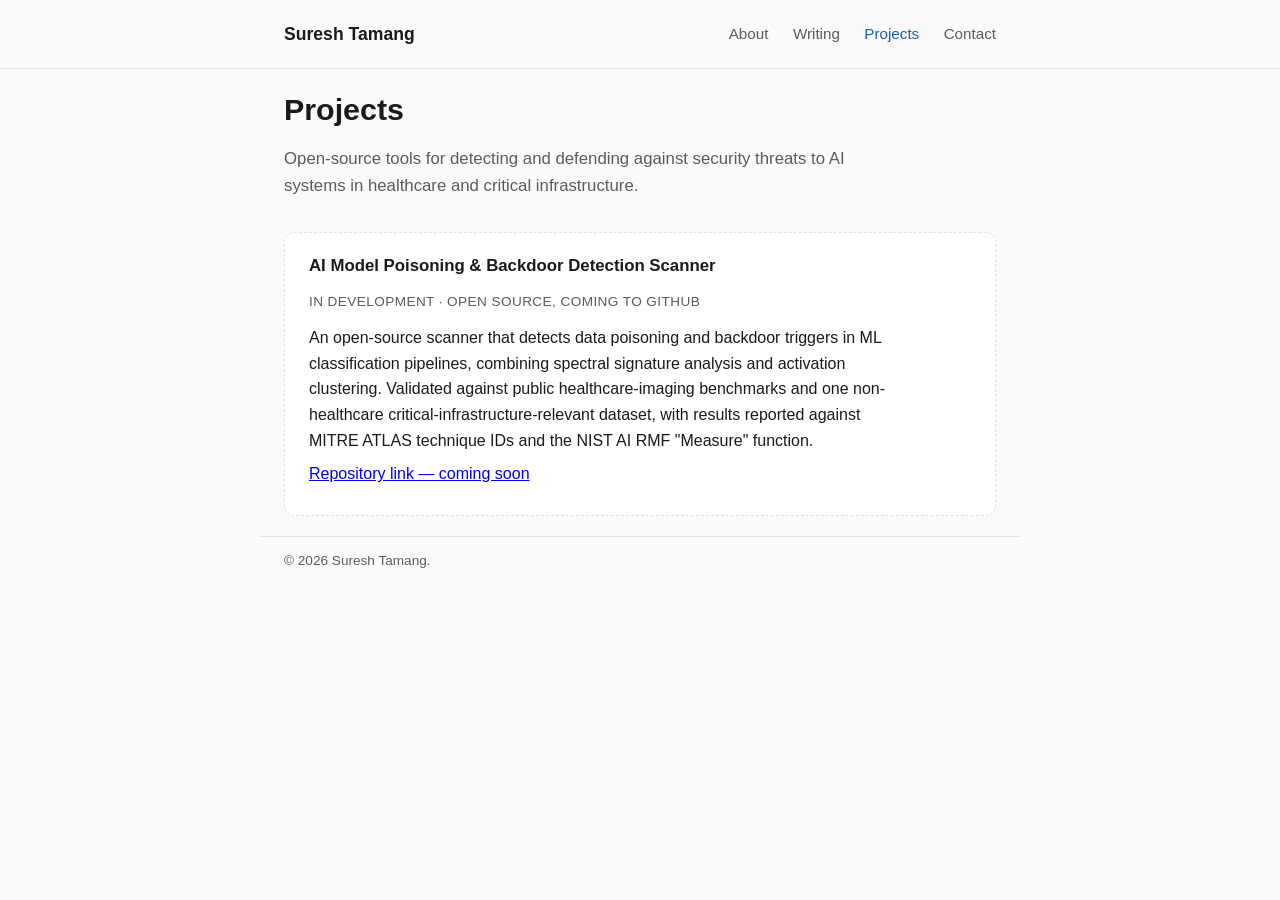
==== projects.html @ 38d63cb9 "Initial site: About, Writing, Projects" ====
<!DOCTYPE html>
<html lang="en">
<head>
<meta charset="UTF-8">
<meta name="viewport" content="width=device-width, initial-scale=1.0">
<title>Projects — Suresh Tamang</title>
<link rel="stylesheet" href="style.css">
</head>
<body>
<header class="site-header">
  <div class="wrap">
    <a class="brand" href="index.html">Suresh Tamang</a>
    <nav>
      <a href="index.html">About</a>
      <a href="writing.html">Writing</a>
      <a href="projects.html" class="active">Projects</a>
      <a href="index.html#contact">Contact</a>
    </nav>
  </div>
</header>

<main class="wrap">
  <h1>Projects</h1>
  <p class="lede">Open-source tools for detecting and defending against security threats to AI systems in healthcare and critical infrastructure.</p>

  <ul class="pub-list">
    <li class="pub pub-pending">
      <h2>AI Model Poisoning &amp; Backdoor Detection Scanner</h2>
      <p class="meta">In development · open source, coming to GitHub</p>
      <p>
        An open-source scanner that detects data poisoning and backdoor triggers in ML
        classification pipelines, combining spectral signature analysis and activation clustering.
        Validated against public healthcare-imaging benchmarks and one non-healthcare
        critical-infrastructure-relevant dataset, with results reported against MITRE ATLAS
        technique IDs and the NIST AI RMF "Measure" function.
      </p>
      <p><a href="https://github.com/YOUR-GITHUB-USERNAME" target="_blank" rel="noopener">Repository link — coming soon</a></p>
    </li>
  </ul>
</main>

<footer class="wrap">
  <p>&copy; 2026 Suresh Tamang.</p>
</footer>
</body>
</html>
---- style.css ----
:root {
  --bg: #fafaf8;
  --text: #1a1a1a;
  --muted: #5b5b5b;
  --accent: #1a5fb4;
  --border: #e2e2de;
  --card-bg: #ffffff;
}

@media (prefers-color-scheme: dark) {
  :root {
    --bg: #14161a;
    --text: #eceef0;
    --muted: #a3a8ad;
    --accent: #7aa9e0;
    --border: #2a2d33;
    --card-bg: #1b1e23;
  }
}

* { box-sizing: border-box; }

body {
  margin: 0;
  background: var(--bg);
  color: var(--text);
  font-family: -apple-system, BlinkMacSystemFont, "Segoe UI", Helvetica, Arial, sans-serif;
  line-height: 1.6;
}

.wrap {
  max-width: 760px;
  margin: 0 auto;
  padding: 0 24px;
}

.site-header {
  border-bottom: 1px solid var(--border);
  padding: 20px 0;
}

.site-header .wrap {
  display: flex;
  justify-content: space-between;
  align-items: center;
  flex-wrap: wrap;
  gap: 12px;
}

.brand {
  font-weight: 700;
  font-size: 1.1rem;
  color: var(--text);
  text-decoration: none;
}

nav a {
  color: var(--muted);
  text-decoration: none;
  margin-left: 20px;
  font-size: 0.95rem;
}

nav a:first-child { margin-left: 0; }

nav a:hover, nav a.active {
  color: var(--accent);
}

main {
  padding: 48px 24px 64px;
}

h1 {
  font-size: 1.9rem;
  margin-bottom: 12px;
  line-height: 1.3;
}

h2 {
  font-size: 1.2rem;
  margin-top: 40px;
  margin-bottom: 12px;
}

.hero h1 { margin-top: 0; }

.lede {
  color: var(--muted);
  font-size: 1.05rem;
  max-width: 62ch;
}

.about p, .highlights p {
  max-width: 68ch;
}

.highlights ul {
  padding-left: 1.2em;
  color: var(--text);
}

.highlights li { margin-bottom: 8px; }

.links {
  list-style: none;
  padding: 0;
  display: flex;
  flex-wrap: wrap;
  gap: 16px;
}

.links a {
  color: var(--accent);
  text-decoration: none;
  border: 1px solid var(--border);
  padding: 6px 14px;
  border-radius: 20px;
  font-size: 0.9rem;
}

.links a:hover { border-color: var(--accent); }

.pub-list {
  list-style: none;
  padding: 0;
  margin: 32px 0 0;
}

.pub {
  border: 1px solid var(--border);
  background: var(--card-bg);
  border-radius: 10px;
  padding: 20px 24px;
  margin-bottom: 20px;
}

.pub h2 {
  margin-top: 0;
  font-size: 1.05rem;
}

.pub h2 a {
  color: var(--text);
  text-decoration: none;
}

.pub h2 a:hover { color: var(--accent); }

.pub .meta {
  color: var(--muted);
  font-size: 0.85rem;
  margin: 4px 0 12px;
  text-transform: uppercase;
  letter-spacing: 0.03em;
}

.pub p { margin: 0 0 8px; max-width: 68ch; }

.pub-pending {
  border-style: dashed;
}

footer {
  border-top: 1px solid var(--border);
  padding: 24px;
  color: var(--muted);
  font-size: 0.85rem;
}
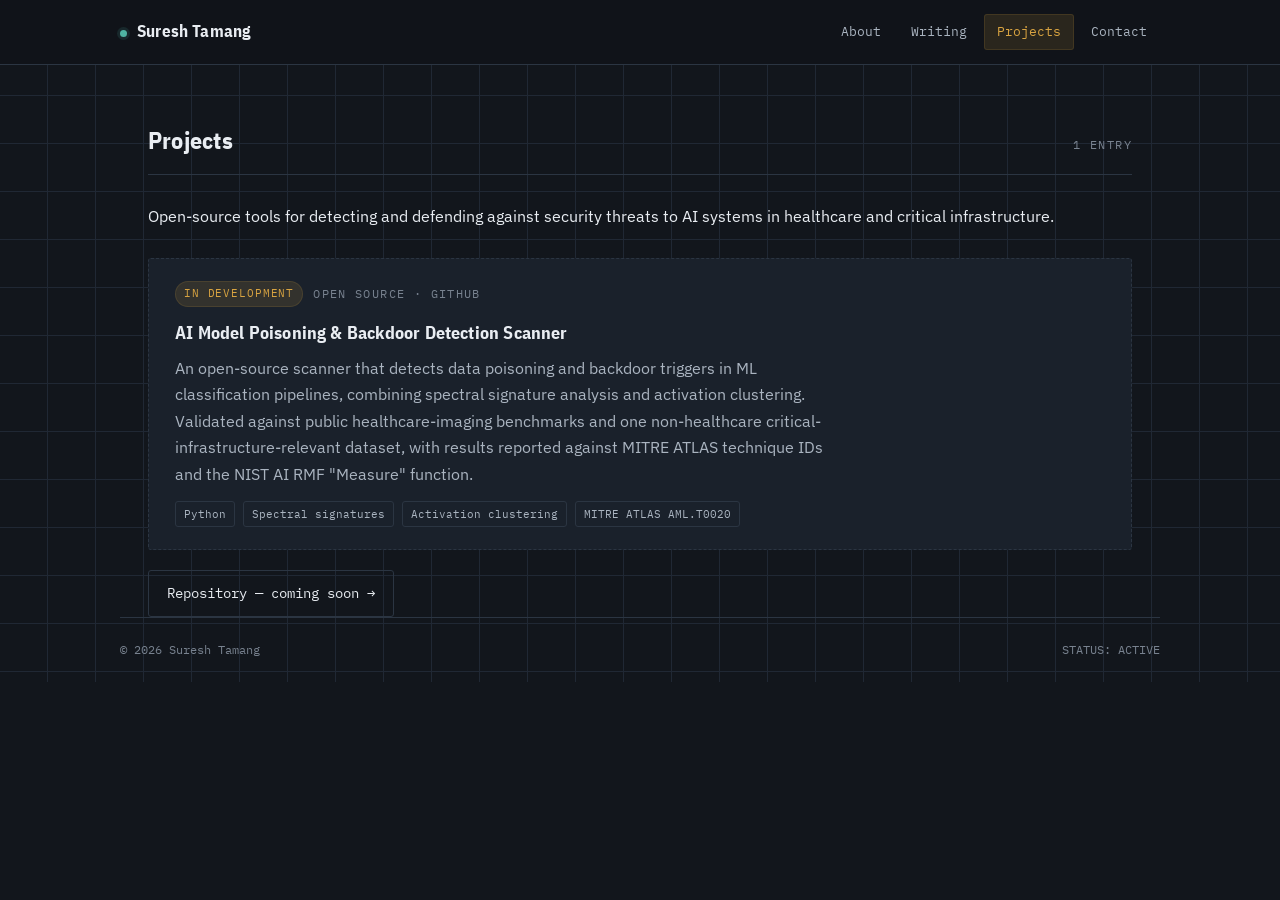
==== commit ce7d0b90: "Refactor: security-console design system, canvas scan animation, host Article 2 on-site" ====
--- a/projects.html
+++ b/projects.html
@@ -4,12 +4,19 @@
 <meta charset="UTF-8">
 <meta name="viewport" content="width=device-width, initial-scale=1.0">
 <title>Projects — Suresh Tamang</title>
+<link rel="preconnect" href="https://fonts.googleapis.com">
+<link rel="preconnect" href="https://fonts.gstatic.com" crossorigin>
+<link href="https://fonts.googleapis.com/css2?family=IBM+Plex+Mono:wght@400;500;600&family=IBM+Plex+Sans:wght@400;500;600;700&family=IBM+Plex+Sans+Condensed:wght@600;700&display=swap" rel="stylesheet">
 <link rel="stylesheet" href="style.css">
 </head>
 <body>
-<header class="site-header">
-  <div class="wrap">
-    <a class="brand" href="index.html">Suresh Tamang</a>
+
+<header class="console-header">
+  <div class="wrap bar">
+    <a class="id" href="index.html">
+      <span class="status-dot" aria-hidden="true"></span>
+      <span class="name">Suresh Tamang</span>
+    </a>
     <nav>
       <a href="index.html">About</a>
       <a href="writing.html">Writing</a>
@@ -19,28 +26,42 @@
   </div>
 </header>
 
-<main class="wrap">
-  <h1>Projects</h1>
-  <p class="lede">Open-source tools for detecting and defending against security threats to AI systems in healthcare and critical infrastructure.</p>
+<main class="wrap" style="padding-top:56px;">
+  <div class="section-head">
+    <h2>Projects</h2>
+    <span class="label">1 entry</span>
+  </div>
+  <p class="intro" style="margin-bottom:28px;">Open-source tools for detecting and defending against security threats to AI systems in healthcare and critical infrastructure.</p>
 
-  <ul class="pub-list">
-    <li class="pub pub-pending">
-      <h2>AI Model Poisoning &amp; Backdoor Detection Scanner</h2>
-      <p class="meta">In development · open source, coming to GitHub</p>
-      <p>
+  <div class="entry-list">
+    <div class="entry is-pending">
+      <div class="entry-meta">
+        <span class="pill status-pending">In development</span>
+        <span class="label">Open source · GitHub</span>
+      </div>
+      <h3>AI Model Poisoning &amp; Backdoor Detection Scanner</h3>
+      <p class="desc">
         An open-source scanner that detects data poisoning and backdoor triggers in ML
-        classification pipelines, combining spectral signature analysis and activation clustering.
-        Validated against public healthcare-imaging benchmarks and one non-healthcare
-        critical-infrastructure-relevant dataset, with results reported against MITRE ATLAS
-        technique IDs and the NIST AI RMF "Measure" function.
+        classification pipelines, combining spectral signature analysis and activation
+        clustering. Validated against public healthcare-imaging benchmarks and one
+        non-healthcare critical-infrastructure-relevant dataset, with results reported
+        against MITRE ATLAS technique IDs and the NIST AI RMF "Measure" function.
       </p>
-      <p><a href="https://github.com/YOUR-GITHUB-USERNAME" target="_blank" rel="noopener">Repository link — coming soon</a></p>
-    </li>
-  </ul>
+      <div class="tag-row">
+        <span class="tag">Python</span>
+        <span class="tag">Spectral signatures</span>
+        <span class="tag">Activation clustering</span>
+        <span class="tag">MITRE ATLAS AML.T0020</span>
+      </div>
+    </div>
+  </div>
+
+  <a class="btn" style="margin-top:20px;" href="https://github.com/tsurace37" target="_blank" rel="noopener">Repository — coming soon →</a>
 </main>
 
-<footer class="wrap">
-  <p>&copy; 2026 Suresh Tamang.</p>
+<footer class="console-footer wrap">
+  <span>© 2026 Suresh Tamang</span>
+  <span class="mono">STATUS: ACTIVE</span>
 </footer>
 </body>
 </html>
--- a/style.css
+++ b/style.css
@@ -1,169 +1,545 @@
+/* ============================================================
+   Suresh Tamang — AI Security & Assurance
+   Design system: a security-console aesthetic. Deliberately
+   single-theme (dark) — this reads as a monitoring console,
+   not a document, and that identity is the point.
+   ============================================================ */
+
 :root {
-  --bg: #fafaf8;
-  --text: #1a1a1a;
-  --muted: #5b5b5b;
-  --accent: #1a5fb4;
-  --border: #e2e2de;
-  --card-bg: #ffffff;
-}
-
-@media (prefers-color-scheme: dark) {
-  :root {
-    --bg: #14161a;
-    --text: #eceef0;
-    --muted: #a3a8ad;
-    --accent: #7aa9e0;
-    --border: #2a2d33;
-    --card-bg: #1b1e23;
-  }
+  /* Ground */
+  --ground: #12161c;
+  --surface: #1a212b;
+  --surface-2: #212a36;
+  --border: #2b3542;
+  --border-soft: #202834;
+
+  /* Ink */
+  --ink: #e9edf2;
+  --ink-dim: #aab4c0;
+  --muted: #78828f;
+
+  /* Accent — status-light amber (scan/in-progress) and
+     verified teal (checked/clear). These double as the site's
+     literal semantics: amber = in development, teal = verified. */
+  --accent: #d9a441;
+  --accent-soft: #d9a44122;
+  --accent-ink: #14110a;
+  --verify: #4fb3a2;
+  --verify-soft: #4fb3a222;
+  --alert: #d9704f;
+
+  --radius: 3px;
+  --measure: 65ch;
 }
 
 * { box-sizing: border-box; }
+
+html { background: var(--ground); }
 
 body {
   margin: 0;
-  background: var(--bg);
-  color: var(--text);
-  font-family: -apple-system, BlinkMacSystemFont, "Segoe UI", Helvetica, Arial, sans-serif;
-  line-height: 1.6;
+  background: var(--ground);
+  background-image:
+    linear-gradient(var(--border-soft) 1px, transparent 1px),
+    linear-gradient(90deg, var(--border-soft) 1px, transparent 1px);
+  background-size: 48px 48px;
+  background-position: -1px -1px;
+  color: var(--ink);
+  font-family: "IBM Plex Sans", -apple-system, "Segoe UI", Helvetica, Arial, sans-serif;
+  font-size: 16px;
+  line-height: 1.65;
+  -webkit-font-smoothing: antialiased;
+}
+
+::selection { background: var(--accent-soft); color: var(--ink); }
+
+a { color: inherit; }
+
+h1, h2, h3 {
+  font-family: "IBM Plex Sans Condensed", "IBM Plex Sans", sans-serif;
+  font-weight: 700;
+  text-wrap: balance;
+  letter-spacing: 0.01em;
+  margin: 0;
+}
+
+code, .mono {
+  font-family: "IBM Plex Mono", ui-monospace, SFMono-Regular, Menlo, monospace;
+}
+
+.label {
+  font-family: "IBM Plex Mono", monospace;
+  font-size: 0.72rem;
+  text-transform: uppercase;
+  letter-spacing: 0.12em;
+  color: var(--muted);
 }
 
 .wrap {
-  max-width: 760px;
+  max-width: 1040px;
   margin: 0 auto;
-  padding: 0 24px;
-}
-
-.site-header {
+  padding: 0 28px;
+}
+
+a:focus-visible, button:focus-visible {
+  outline: 2px solid var(--accent);
+  outline-offset: 2px;
+}
+
+/* ---------------- Console header ---------------- */
+
+.console-header {
   border-bottom: 1px solid var(--border);
-  padding: 20px 0;
-}
-
-.site-header .wrap {
-  display: flex;
+  background: color-mix(in srgb, var(--ground) 88%, black);
+  position: sticky;
+  top: 0;
+  z-index: 10;
+  backdrop-filter: blur(6px);
+}
+
+.console-header .bar {
+  display: flex;
+  align-items: center;
   justify-content: space-between;
+  gap: 16px;
+  padding: 14px 0;
+  flex-wrap: wrap;
+}
+
+.console-header .id {
+  display: flex;
+  align-items: baseline;
+  gap: 10px;
+  text-decoration: none;
+}
+
+.console-header .id .name {
+  font-family: "IBM Plex Sans Condensed", sans-serif;
+  font-weight: 700;
+  font-size: 1.05rem;
+  color: var(--ink);
+  letter-spacing: 0.01em;
+}
+
+.status-dot {
+  width: 7px;
+  height: 7px;
+  border-radius: 50%;
+  background: var(--verify);
+  box-shadow: 0 0 0 3px var(--verify-soft);
+  flex: none;
+}
+
+@media (prefers-reduced-motion: no-preference) {
+  .status-dot { animation: pulse-dot 2.4s ease-in-out infinite; }
+}
+@keyframes pulse-dot {
+  0%, 100% { box-shadow: 0 0 0 3px var(--verify-soft); }
+  50% { box-shadow: 0 0 0 6px transparent; }
+}
+
+.console-header nav {
+  display: flex;
+  gap: 4px;
+  font-family: "IBM Plex Mono", monospace;
+  font-size: 0.82rem;
+}
+
+.console-header nav a {
+  text-decoration: none;
+  color: var(--ink-dim);
+  padding: 6px 12px;
+  border-radius: var(--radius);
+  border: 1px solid transparent;
+}
+
+.console-header nav a:hover { color: var(--ink); border-color: var(--border); }
+
+.console-header nav a.active {
+  color: var(--accent);
+  border-color: var(--accent-soft);
+  background: var(--accent-soft);
+}
+
+/* ---------------- Hero / scan panel ---------------- */
+
+.scan-panel {
+  position: relative;
+  border-bottom: 1px solid var(--border);
+  overflow: hidden;
+}
+
+.scan-panel canvas {
+  position: absolute;
+  inset: 0;
+  width: 100%;
+  height: 100%;
+  opacity: 0.55;
+}
+
+.scan-panel .wrap {
+  position: relative;
+  padding: 72px 28px 56px;
+}
+
+.eyebrow {
+  display: inline-flex;
   align-items: center;
-  flex-wrap: wrap;
+  gap: 8px;
+  font-family: "IBM Plex Mono", monospace;
+  font-size: 0.75rem;
+  letter-spacing: 0.14em;
+  text-transform: uppercase;
+  color: var(--accent);
+  border: 1px solid var(--accent-soft);
+  background: color-mix(in srgb, var(--ground) 70%, transparent);
+  padding: 5px 10px;
+  border-radius: var(--radius);
+  margin-bottom: 22px;
+}
+
+.hero-title {
+  font-size: clamp(2.1rem, 4.6vw, 3.4rem);
+  line-height: 1.08;
+  max-width: 16ch;
+  color: var(--ink);
+}
+
+.hero-title .accent-word { color: var(--accent); }
+
+.hero-lede {
+  margin-top: 20px;
+  max-width: 58ch;
+  font-size: 1.08rem;
+  color: var(--ink-dim);
+}
+
+.hero-actions {
+  margin-top: 32px;
+  display: flex;
   gap: 12px;
-}
-
-.brand {
-  font-weight: 700;
-  font-size: 1.1rem;
-  color: var(--text);
+  flex-wrap: wrap;
+}
+
+.btn {
+  font-family: "IBM Plex Mono", monospace;
+  font-size: 0.85rem;
   text-decoration: none;
-}
-
-nav a {
+  padding: 11px 18px;
+  border-radius: var(--radius);
+  border: 1px solid var(--border);
+  color: var(--ink);
+  display: inline-flex;
+  align-items: center;
+  gap: 8px;
+}
+
+.btn:hover { border-color: var(--ink-dim); }
+
+.btn.primary {
+  background: var(--accent);
+  color: var(--accent-ink);
+  border-color: var(--accent);
+  font-weight: 600;
+}
+
+.btn.primary:hover { background: color-mix(in srgb, var(--accent) 88%, white); }
+
+/* ---------------- Sections ---------------- */
+
+main { padding-bottom: 96px; }
+
+.section {
+  padding: 56px 0 0;
+}
+
+.section-head {
+  display: flex;
+  align-items: baseline;
+  justify-content: space-between;
+  gap: 16px;
+  border-bottom: 1px solid var(--border);
+  padding-bottom: 14px;
+  margin-bottom: 28px;
+  flex-wrap: wrap;
+}
+
+.section-head h2 {
+  font-size: 1.5rem;
+}
+
+.section p.intro {
+  max-width: var(--measure);
+  color: var(--ink-dim);
+}
+
+/* ---------------- Panels / cards ---------------- */
+
+.panel {
+  background: var(--surface);
+  border: 1px solid var(--border);
+  border-radius: var(--radius);
+  padding: 24px 26px;
+}
+
+.panel + .panel { margin-top: 14px; }
+
+.readout-list {
+  display: grid;
+  gap: 1px;
+  background: var(--border);
+  border: 1px solid var(--border);
+  border-radius: var(--radius);
+  overflow: hidden;
+}
+
+.readout-list .row {
+  background: var(--surface);
+  padding: 16px 20px;
+  display: grid;
+  grid-template-columns: 20px 1fr;
+  gap: 14px;
+  align-items: start;
+}
+
+.readout-list .row .tick {
+  color: var(--verify);
+  font-family: "IBM Plex Mono", monospace;
+  margin-top: 2px;
+}
+
+.readout-list .row p { margin: 0; color: var(--ink-dim); }
+
+/* Publication / project entries */
+
+.entry-list {
+  display: flex;
+  flex-direction: column;
+  gap: 14px;
+}
+
+.entry {
+  background: var(--surface);
+  border: 1px solid var(--border);
+  border-radius: var(--radius);
+  padding: 22px 26px;
+  display: block;
+  text-decoration: none;
+  color: inherit;
+}
+
+.entry:hover { border-color: var(--ink-dim); }
+
+.entry.is-pending { border-style: dashed; }
+
+.entry-meta {
+  display: flex;
+  gap: 10px;
+  align-items: center;
+  flex-wrap: wrap;
+  margin-bottom: 10px;
+}
+
+.pill {
+  font-family: "IBM Plex Mono", monospace;
+  font-size: 0.68rem;
+  letter-spacing: 0.08em;
+  text-transform: uppercase;
+  padding: 3px 8px;
+  border-radius: 999px;
+  border: 1px solid var(--border);
+  color: var(--ink-dim);
+}
+
+.pill.status-live { color: var(--verify); border-color: var(--verify-soft); background: var(--verify-soft); }
+.pill.status-pending { color: var(--accent); border-color: var(--accent-soft); background: var(--accent-soft); }
+
+.entry h3 {
+  font-size: 1.15rem;
+  margin-bottom: 8px;
+  color: var(--ink);
+}
+
+.entry p.desc { margin: 0; color: var(--ink-dim); max-width: var(--measure); }
+
+.tag-row {
+  margin-top: 14px;
+  display: flex;
+  gap: 8px;
+  flex-wrap: wrap;
+}
+
+.tag {
+  font-family: "IBM Plex Mono", monospace;
+  font-size: 0.7rem;
+  color: var(--ink-dim);
+  border: 1px solid var(--border);
+  padding: 3px 8px;
+  border-radius: var(--radius);
+}
+
+/* ---------------- About / headshot ---------------- */
+
+.about-grid {
+  display: grid;
+  grid-template-columns: 200px 1fr;
+  gap: 36px;
+  align-items: start;
+}
+
+@media (max-width: 640px) {
+  .about-grid { grid-template-columns: 1fr; }
+}
+
+.headshot-frame {
+  position: relative;
+  width: 100%;
+  aspect-ratio: 1;
+  border: 1px dashed var(--border);
+  border-radius: var(--radius);
+  background: var(--surface);
+  display: flex;
+  align-items: center;
+  justify-content: center;
+}
+
+.headshot-frame .bracket {
+  position: absolute;
+  width: 16px;
+  height: 16px;
+  border: 2px solid var(--muted);
+}
+.headshot-frame .bracket.tl { top: 8px; left: 8px; border-right: none; border-bottom: none; }
+.headshot-frame .bracket.tr { top: 8px; right: 8px; border-left: none; border-bottom: none; }
+.headshot-frame .bracket.bl { bottom: 8px; left: 8px; border-right: none; border-top: none; }
+.headshot-frame .bracket.br { bottom: 8px; right: 8px; border-left: none; border-top: none; }
+
+.headshot-frame .placeholder-content {
+  text-align: center;
   color: var(--muted);
+}
+
+.headshot-frame svg { width: 40px; height: 40px; opacity: 0.55; }
+
+.headshot-frame .placeholder-label {
+  margin-top: 8px;
+  font-family: "IBM Plex Mono", monospace;
+  font-size: 0.62rem;
+  letter-spacing: 0.1em;
+  text-transform: uppercase;
+}
+
+.about-body p { max-width: var(--measure); color: var(--ink-dim); }
+.about-body p + p { margin-top: 14px; }
+
+/* ---------------- Contact ---------------- */
+
+.contact-grid {
+  display: flex;
+  gap: 12px;
+  flex-wrap: wrap;
+}
+
+.contact-chip {
+  display: inline-flex;
+  align-items: center;
+  gap: 8px;
   text-decoration: none;
-  margin-left: 20px;
-  font-size: 0.95rem;
-}
-
-nav a:first-child { margin-left: 0; }
-
-nav a:hover, nav a.active {
-  color: var(--accent);
-}
-
-main {
-  padding: 48px 24px 64px;
-}
-
-h1 {
-  font-size: 1.9rem;
-  margin-bottom: 12px;
-  line-height: 1.3;
-}
-
-h2 {
-  font-size: 1.2rem;
-  margin-top: 40px;
-  margin-bottom: 12px;
-}
-
-.hero h1 { margin-top: 0; }
-
-.lede {
+  color: var(--ink);
+  border: 1px solid var(--border);
+  background: var(--surface);
+  padding: 10px 16px;
+  border-radius: var(--radius);
+  font-family: "IBM Plex Mono", monospace;
+  font-size: 0.85rem;
+}
+
+.contact-chip:hover { border-color: var(--accent); color: var(--accent); }
+
+/* ---------------- Article (long-form) ---------------- */
+
+.article-head {
+  padding: 56px 0 32px;
+  border-bottom: 1px solid var(--border);
+}
+
+.article-head h1 {
+  font-size: clamp(1.8rem, 3.6vw, 2.6rem);
+  max-width: 22ch;
+}
+
+.article-head .byline {
+  margin-top: 18px;
+  font-family: "IBM Plex Mono", monospace;
+  font-size: 0.82rem;
   color: var(--muted);
+}
+
+.article-body {
+  max-width: var(--measure);
+  padding-top: 36px;
   font-size: 1.05rem;
-  max-width: 62ch;
-}
-
-.about p, .highlights p {
-  max-width: 68ch;
-}
-
-.highlights ul {
-  padding-left: 1.2em;
-  color: var(--text);
-}
-
-.highlights li { margin-bottom: 8px; }
-
-.links {
-  list-style: none;
-  padding: 0;
-  display: flex;
-  flex-wrap: wrap;
+}
+
+.article-body p { margin: 0 0 20px; color: var(--ink-dim); }
+.article-body h2 {
+  font-size: 1.3rem;
+  margin: 40px 0 14px;
+  color: var(--ink);
+}
+.article-body strong { color: var(--ink); }
+.article-body blockquote {
+  margin: 24px 0;
+  padding: 4px 0 4px 18px;
+  border-left: 2px solid var(--accent);
+  color: var(--ink);
+  font-style: normal;
+}
+
+.article-author {
+  margin-top: 48px;
+  padding-top: 28px;
+  border-top: 1px solid var(--border);
+  display: grid;
+  grid-template-columns: 64px 1fr;
   gap: 16px;
-}
-
-.links a {
-  color: var(--accent);
-  text-decoration: none;
-  border: 1px solid var(--border);
-  padding: 6px 14px;
-  border-radius: 20px;
-  font-size: 0.9rem;
-}
-
-.links a:hover { border-color: var(--accent); }
-
-.pub-list {
-  list-style: none;
-  padding: 0;
-  margin: 32px 0 0;
-}
-
-.pub {
-  border: 1px solid var(--border);
-  background: var(--card-bg);
-  border-radius: 10px;
-  padding: 20px 24px;
-  margin-bottom: 20px;
-}
-
-.pub h2 {
-  margin-top: 0;
-  font-size: 1.05rem;
-}
-
-.pub h2 a {
-  color: var(--text);
-  text-decoration: none;
-}
-
-.pub h2 a:hover { color: var(--accent); }
-
-.pub .meta {
+  align-items: start;
+}
+
+.article-author .headshot-frame { aspect-ratio: 1; }
+.article-author .headshot-frame svg { width: 22px; height: 22px; }
+.article-author .headshot-frame .placeholder-label { display: none; }
+
+.article-author p { color: var(--ink-dim); max-width: var(--measure); margin: 0; }
+.article-author .name { color: var(--ink); font-weight: 600; margin-bottom: 4px; }
+
+/* ---------------- Footer ---------------- */
+
+footer.console-footer {
+  border-top: 1px solid var(--border);
+  padding: 22px 0;
+  font-family: "IBM Plex Mono", monospace;
+  font-size: 0.75rem;
   color: var(--muted);
-  font-size: 0.85rem;
-  margin: 4px 0 12px;
-  text-transform: uppercase;
-  letter-spacing: 0.03em;
-}
-
-.pub p { margin: 0 0 8px; max-width: 68ch; }
-
-.pub-pending {
-  border-style: dashed;
-}
-
-footer {
-  border-top: 1px solid var(--border);
-  padding: 24px;
-  color: var(--muted);
-  font-size: 0.85rem;
-}
+  display: flex;
+  justify-content: space-between;
+  flex-wrap: wrap;
+  gap: 8px;
+}
+
+/* ---------------- Load-in sequence ----------------
+   Pure CSS, no JS/observer dependency: every element is fully
+   visible at rest (animation always resolves to its 100% frame),
+   so nothing depends on script execution to become readable. */
+
+@media (prefers-reduced-motion: no-preference) {
+  .eyebrow { animation: rise 0.5s ease both; }
+  .hero-title { animation: rise 0.5s 0.06s ease both; }
+  .hero-lede { animation: rise 0.5s 0.12s ease both; }
+  .hero-actions { animation: rise 0.5s 0.18s ease both; }
+}
+
+@keyframes rise {
+  from { opacity: 0; transform: translateY(8px); }
+  to { opacity: 1; transform: translateY(0); }
+}
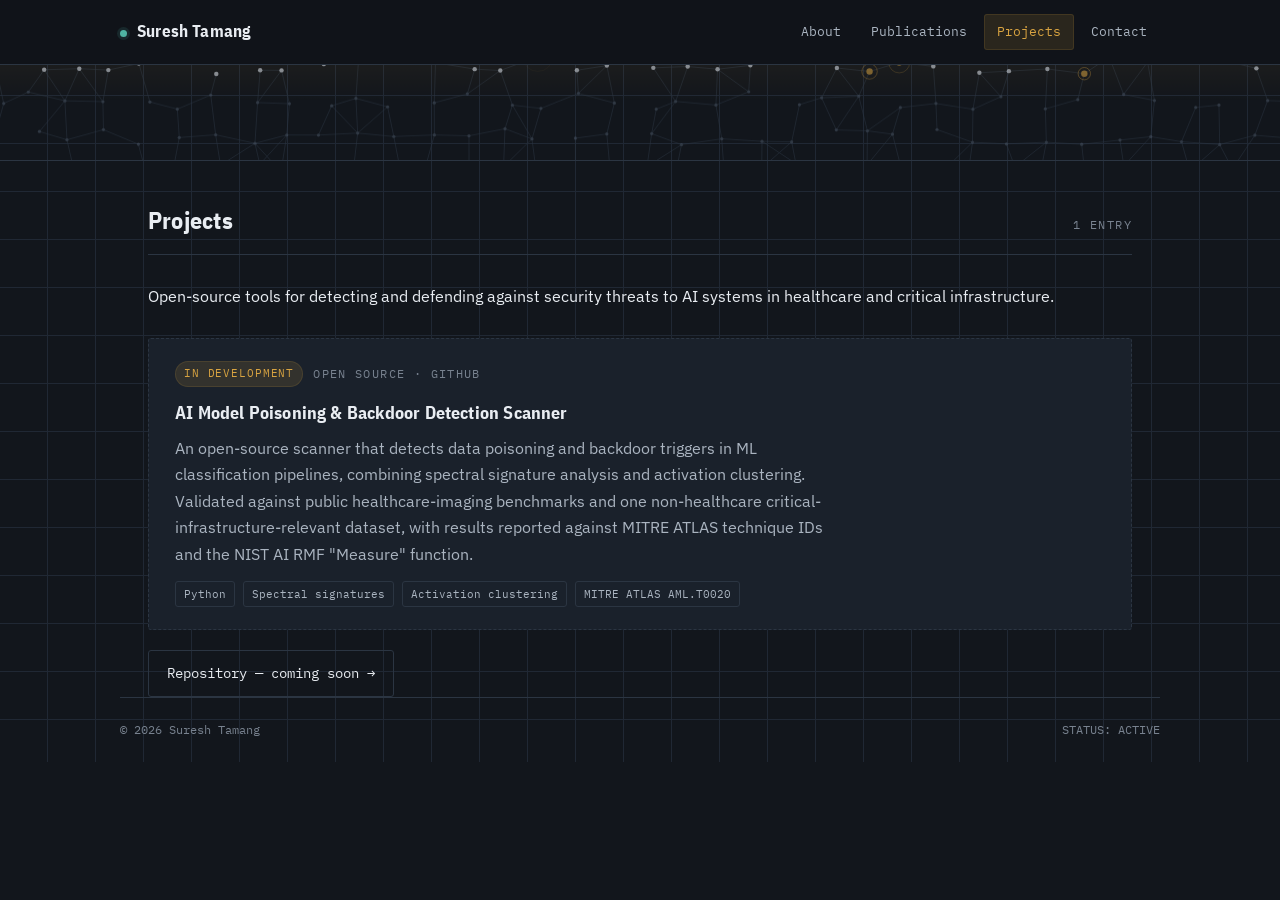
==== commit 6719ded4: "Rename Writing to Publications, add exact publish date, extend scan-graphic motif to every page as a" ====
--- a/projects.html
+++ b/projects.html
@@ -19,14 +19,16 @@
     </a>
     <nav>
       <a href="index.html">About</a>
-      <a href="writing.html">Writing</a>
+      <a href="writing.html">Publications</a>
       <a href="projects.html" class="active">Projects</a>
       <a href="index.html#contact">Contact</a>
     </nav>
   </div>
 </header>
 
-<main class="wrap" style="padding-top:56px;">
+<section class="scan-strip"><canvas data-scan data-spacing="36" aria-hidden="true"></canvas></section>
+
+<main class="wrap" style="padding-top:40px;">
   <div class="section-head">
     <h2>Projects</h2>
     <span class="label">1 entry</span>
@@ -63,5 +65,7 @@
   <span>© 2026 Suresh Tamang</span>
   <span class="mono">STATUS: ACTIVE</span>
 </footer>
+
+<script src="scan.js"></script>
 </body>
 </html>
--- a/style.css
+++ b/style.css
@@ -169,7 +169,8 @@
   overflow: hidden;
 }
 
-.scan-panel canvas {
+.scan-panel canvas,
+.scan-strip canvas {
   position: absolute;
   inset: 0;
   width: 100%;
@@ -180,6 +181,17 @@
 .scan-panel .wrap {
   position: relative;
   padding: 72px 28px 56px;
+}
+
+/* Shorter banner variant of the scan panel — same detect/flag/verify
+   motif, sized down for pages that lead with content rather than a
+   hero (Writing, Projects, article heads). No text sits on top of it,
+   so it never competes with reading. */
+.scan-strip {
+  position: relative;
+  height: 96px;
+  border-bottom: 1px solid var(--border);
+  overflow: hidden;
 }
 
 .eyebrow {
@@ -455,6 +467,13 @@
 }
 
 .contact-chip:hover { border-color: var(--accent); color: var(--accent); }
+
+.contact-chip.is-pending {
+  border-style: dashed;
+  color: var(--muted);
+  cursor: default;
+}
+.contact-chip.is-pending:hover { border-color: var(--border); color: var(--muted); }
 
 /* ---------------- Article (long-form) ---------------- */
 
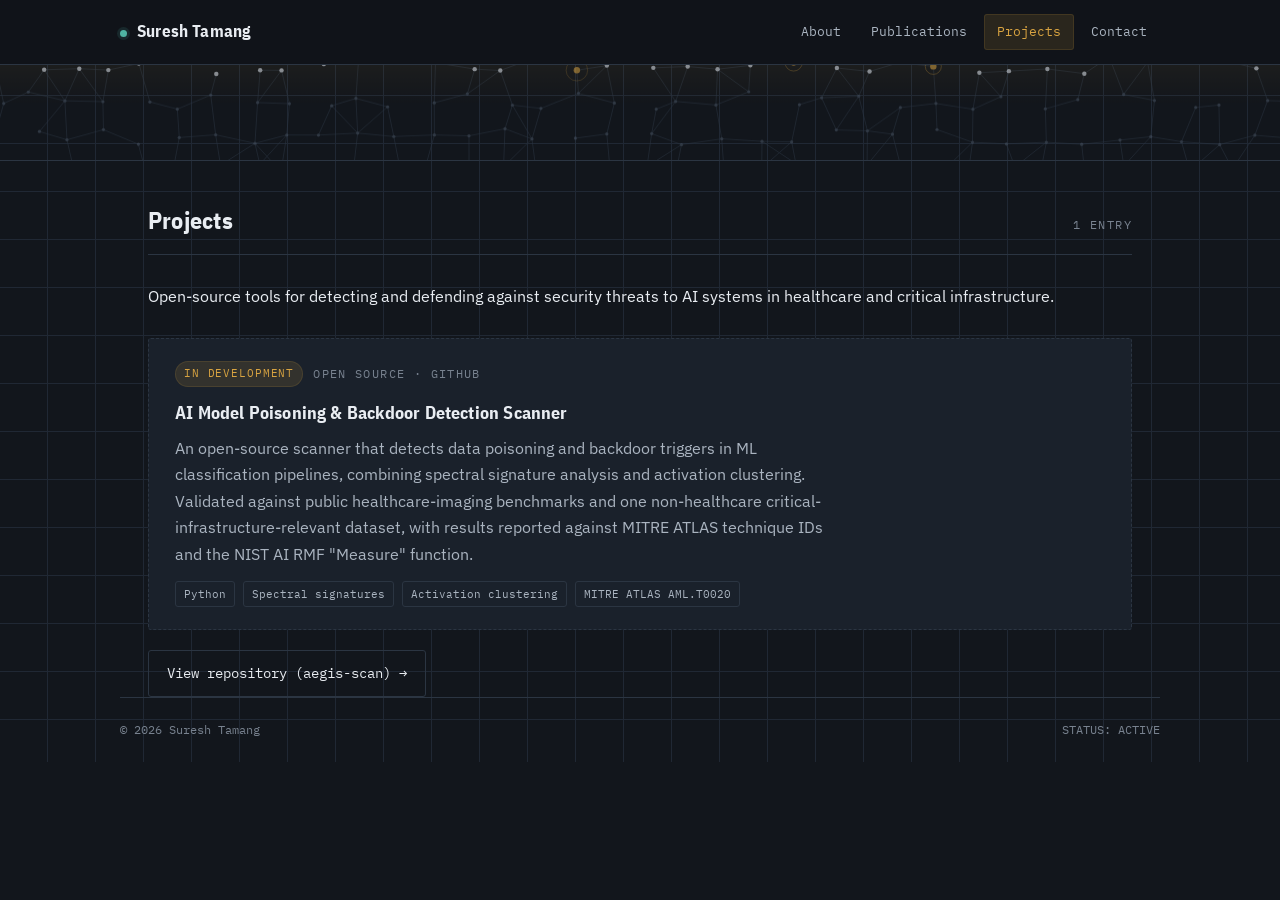
==== commit 3ce7c1c2: "Link Projects page to the now-public aegis-scan GitHub repo" ====
--- a/projects.html
+++ b/projects.html
@@ -58,7 +58,7 @@
     </div>
   </div>
 
-  <a class="btn" style="margin-top:20px;" href="https://github.com/tsurace37" target="_blank" rel="noopener">Repository — coming soon →</a>
+  <a class="btn" style="margin-top:20px;" href="https://github.com/tsurace37/aegis-scan" target="_blank" rel="noopener">View repository (aegis-scan) →</a>
 </main>
 
 <footer class="console-footer wrap">
--- a/style.css
+++ b/style.css
@@ -491,6 +491,13 @@
   margin-top: 18px;
   font-family: "IBM Plex Mono", monospace;
   font-size: 0.82rem;
+  color: var(--ink-dim);
+}
+
+.article-head .byline-date {
+  margin-top: 4px;
+  font-family: "IBM Plex Mono", monospace;
+  font-size: 0.78rem;
   color: var(--muted);
 }
 
@@ -531,6 +538,15 @@
 
 .article-author p { color: var(--ink-dim); max-width: var(--measure); margin: 0; }
 .article-author .name { color: var(--ink); font-weight: 600; margin-bottom: 4px; }
+.article-author .orcid { margin-bottom: 10px; }
+.article-author .orcid a {
+  font-family: "IBM Plex Mono", monospace;
+  font-size: 0.78rem;
+  color: var(--muted);
+  text-decoration: none;
+  border-bottom: 1px dotted var(--border);
+}
+.article-author .orcid a:hover { color: var(--accent); border-color: var(--accent); }
 
 /* ---------------- Footer ---------------- */
 
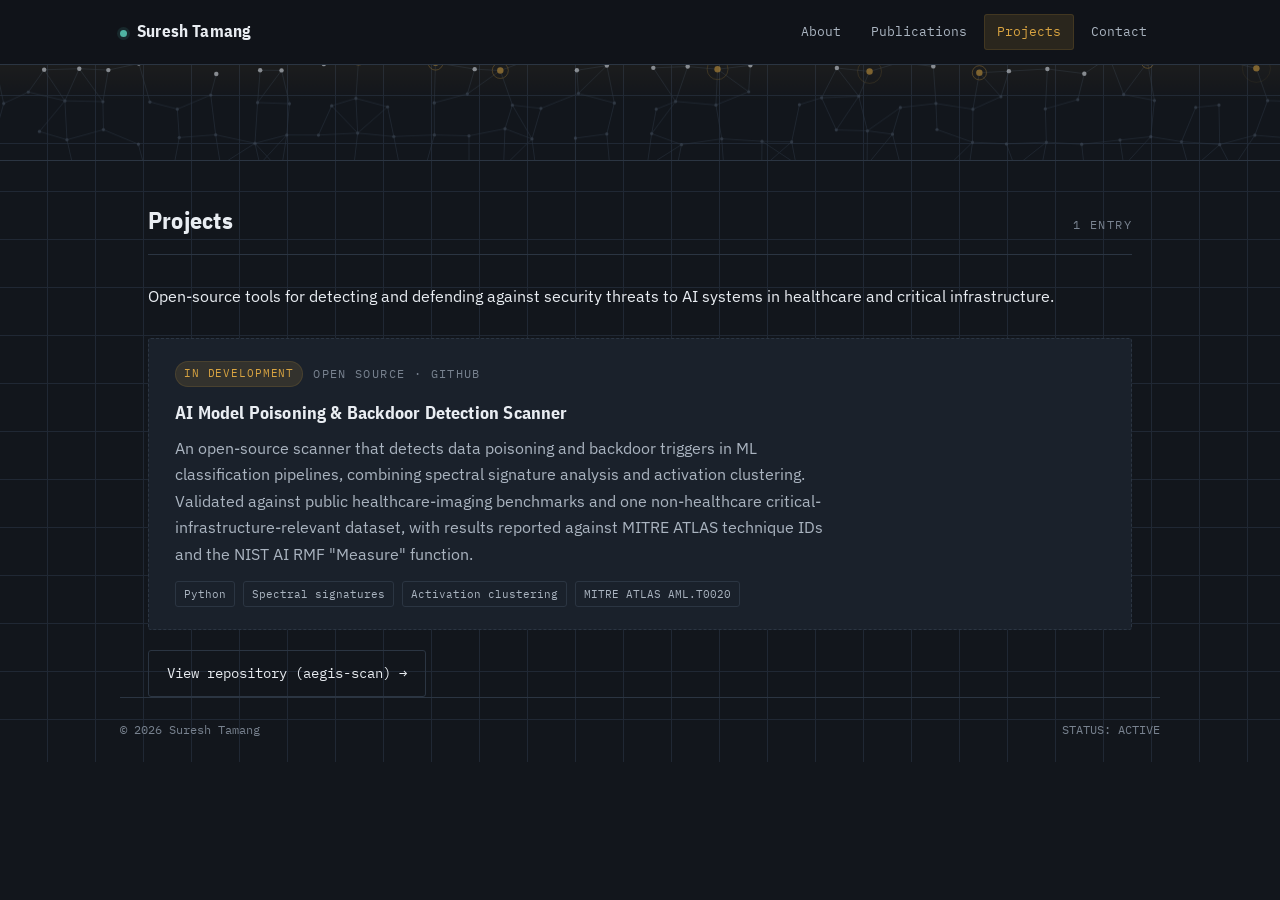
==== commit 700a5563: "Fix headshot photo overflow: add overflow:hidden safety net, inline sizing failsafe on img tags, and" ====
--- a/projects.html
+++ b/projects.html
@@ -7,7 +7,7 @@
 <link rel="preconnect" href="https://fonts.googleapis.com">
 <link rel="preconnect" href="https://fonts.gstatic.com" crossorigin>
 <link href="https://fonts.googleapis.com/css2?family=IBM+Plex+Mono:wght@400;500;600&family=IBM+Plex+Sans:wght@400;500;600;700&family=IBM+Plex+Sans+Condensed:wght@600;700&display=swap" rel="stylesheet">
-<link rel="stylesheet" href="style.css">
+<link rel="stylesheet" href="style.css?v=2">
 </head>
 <body>
 
--- a/style.css
+++ b/style.css
@@ -413,6 +413,7 @@
   display: flex;
   align-items: center;
   justify-content: center;
+  overflow: hidden;
 }
 
 .headshot-frame .bracket {
@@ -439,6 +440,18 @@
   font-size: 0.62rem;
   letter-spacing: 0.1em;
   text-transform: uppercase;
+}
+
+.headshot-frame img {
+  width: 100%;
+  height: 100%;
+  object-fit: cover;
+  border-radius: var(--radius);
+  display: block;
+}
+
+.headshot-frame.has-photo {
+  border-style: solid;
 }
 
 .about-body p { max-width: var(--measure); color: var(--ink-dim); }
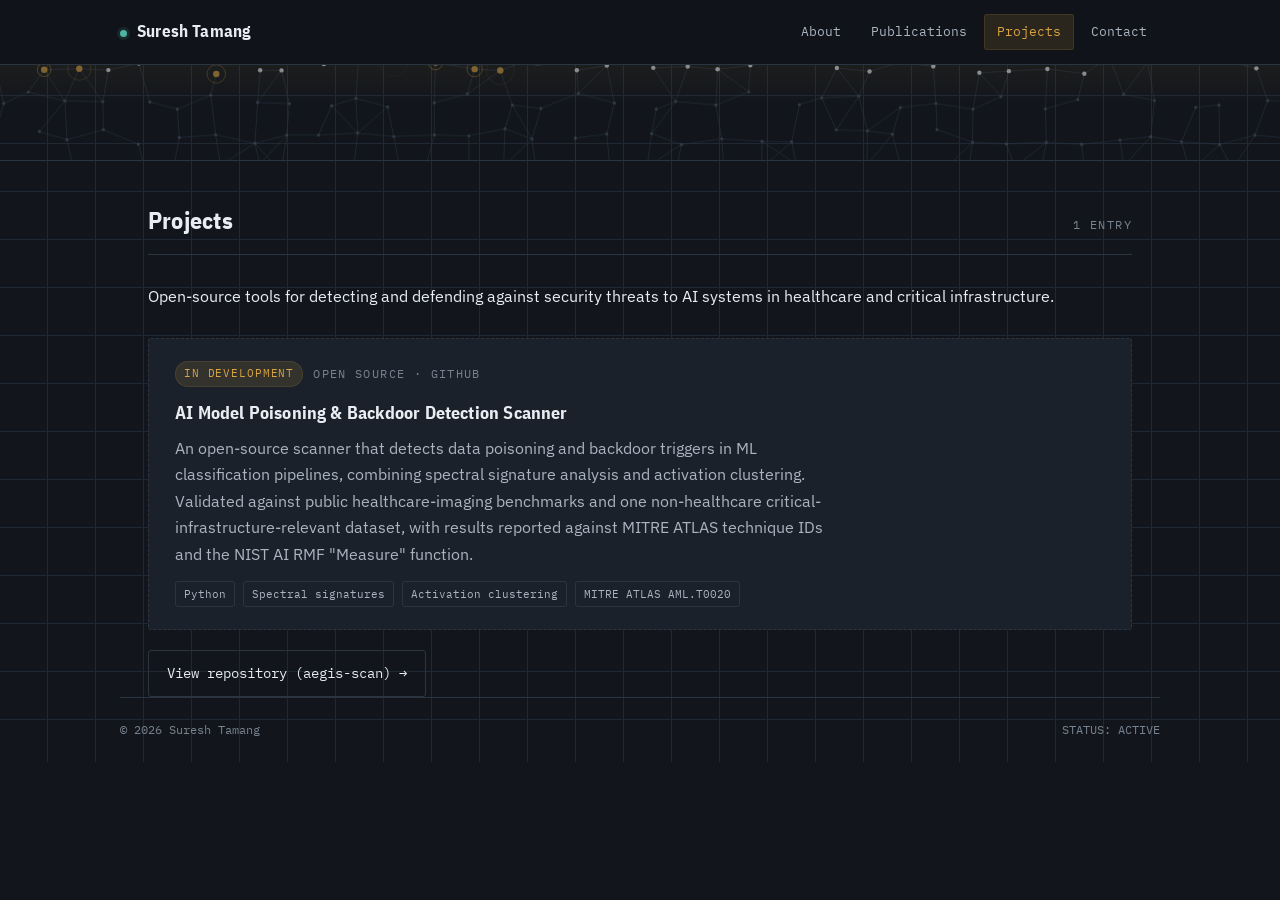
==== commit 1f9c954a: "Hide decorative corner brackets once a real headshot photo is present" ====
--- a/projects.html
+++ b/projects.html
@@ -7,7 +7,7 @@
 <link rel="preconnect" href="https://fonts.googleapis.com">
 <link rel="preconnect" href="https://fonts.gstatic.com" crossorigin>
 <link href="https://fonts.googleapis.com/css2?family=IBM+Plex+Mono:wght@400;500;600&family=IBM+Plex+Sans:wght@400;500;600;700&family=IBM+Plex+Sans+Condensed:wght@600;700&display=swap" rel="stylesheet">
-<link rel="stylesheet" href="style.css?v=2">
+<link rel="stylesheet" href="style.css?v=3">
 </head>
 <body>
 
--- a/style.css
+++ b/style.css
@@ -454,6 +454,10 @@
   border-style: solid;
 }
 
+.headshot-frame.has-photo .bracket {
+  display: none;
+}
+
 .about-body p { max-width: var(--measure); color: var(--ink-dim); }
 .about-body p + p { margin-top: 14px; }
 
